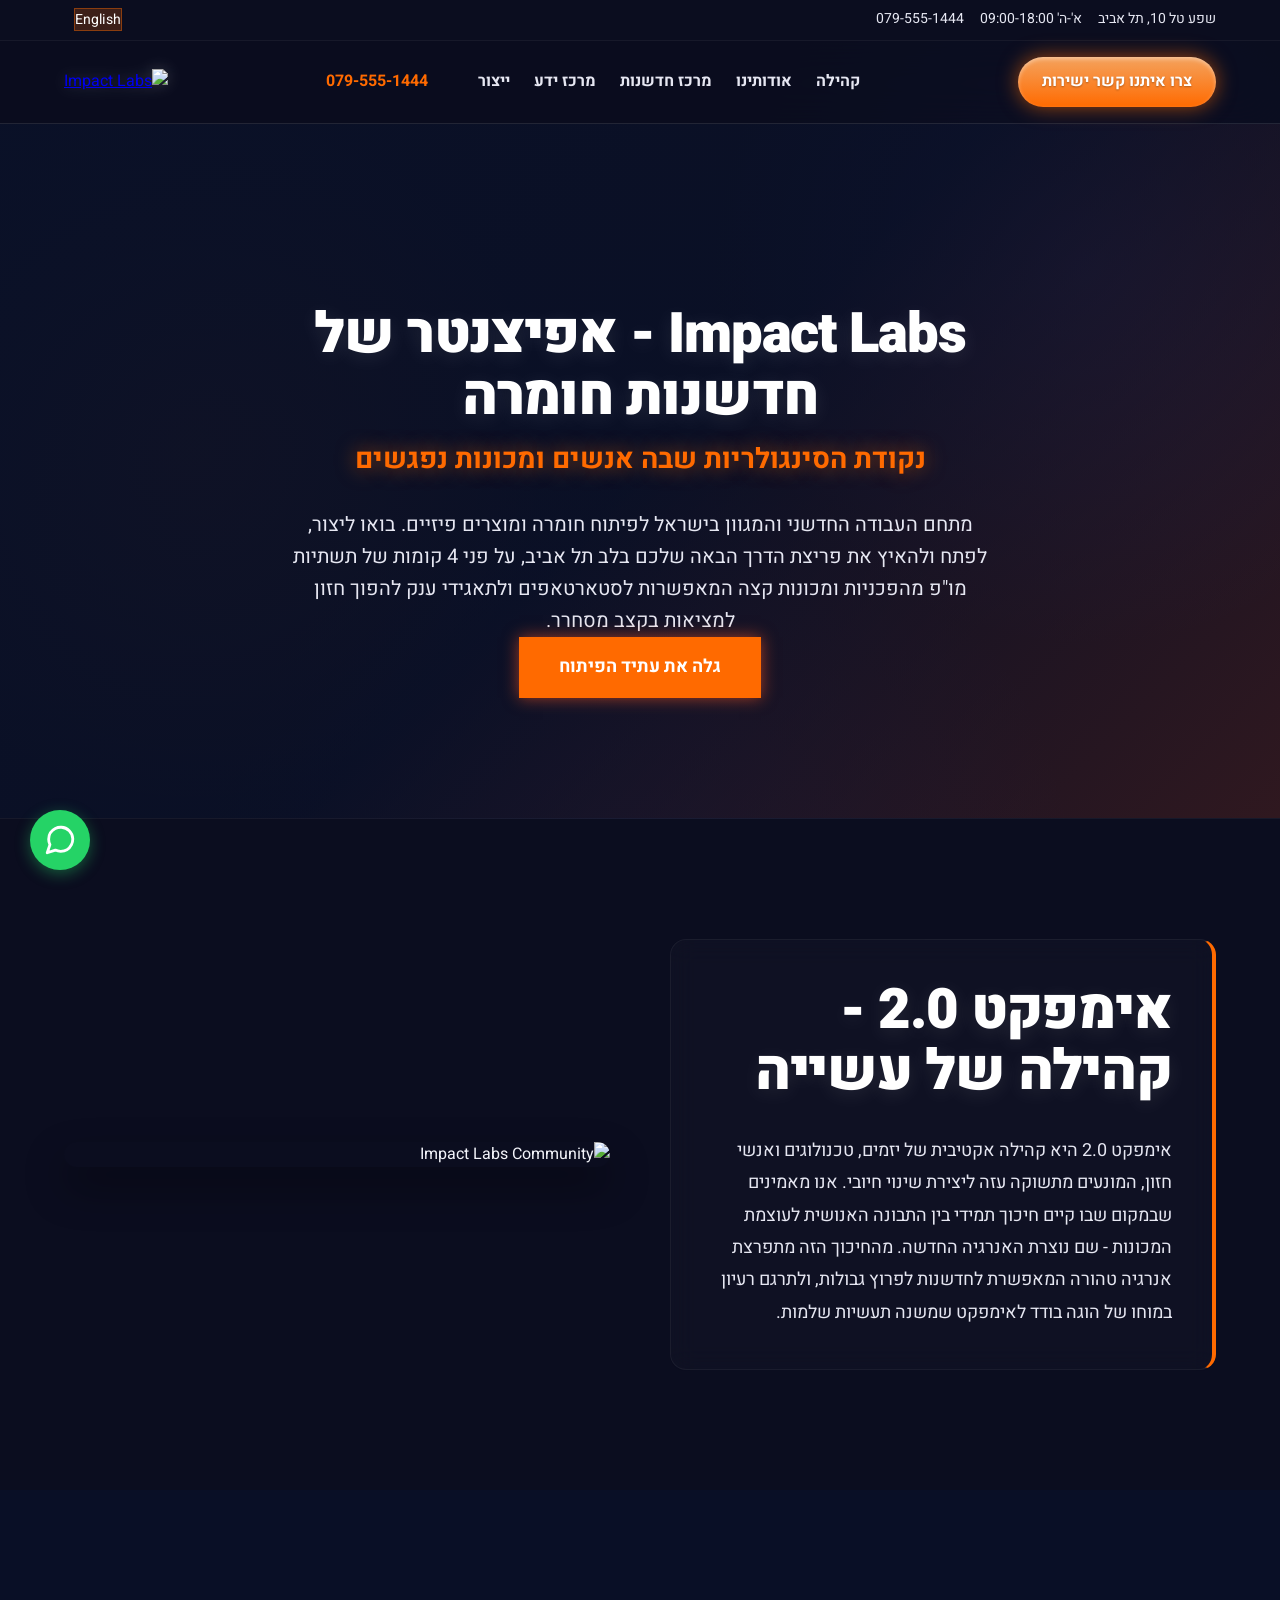
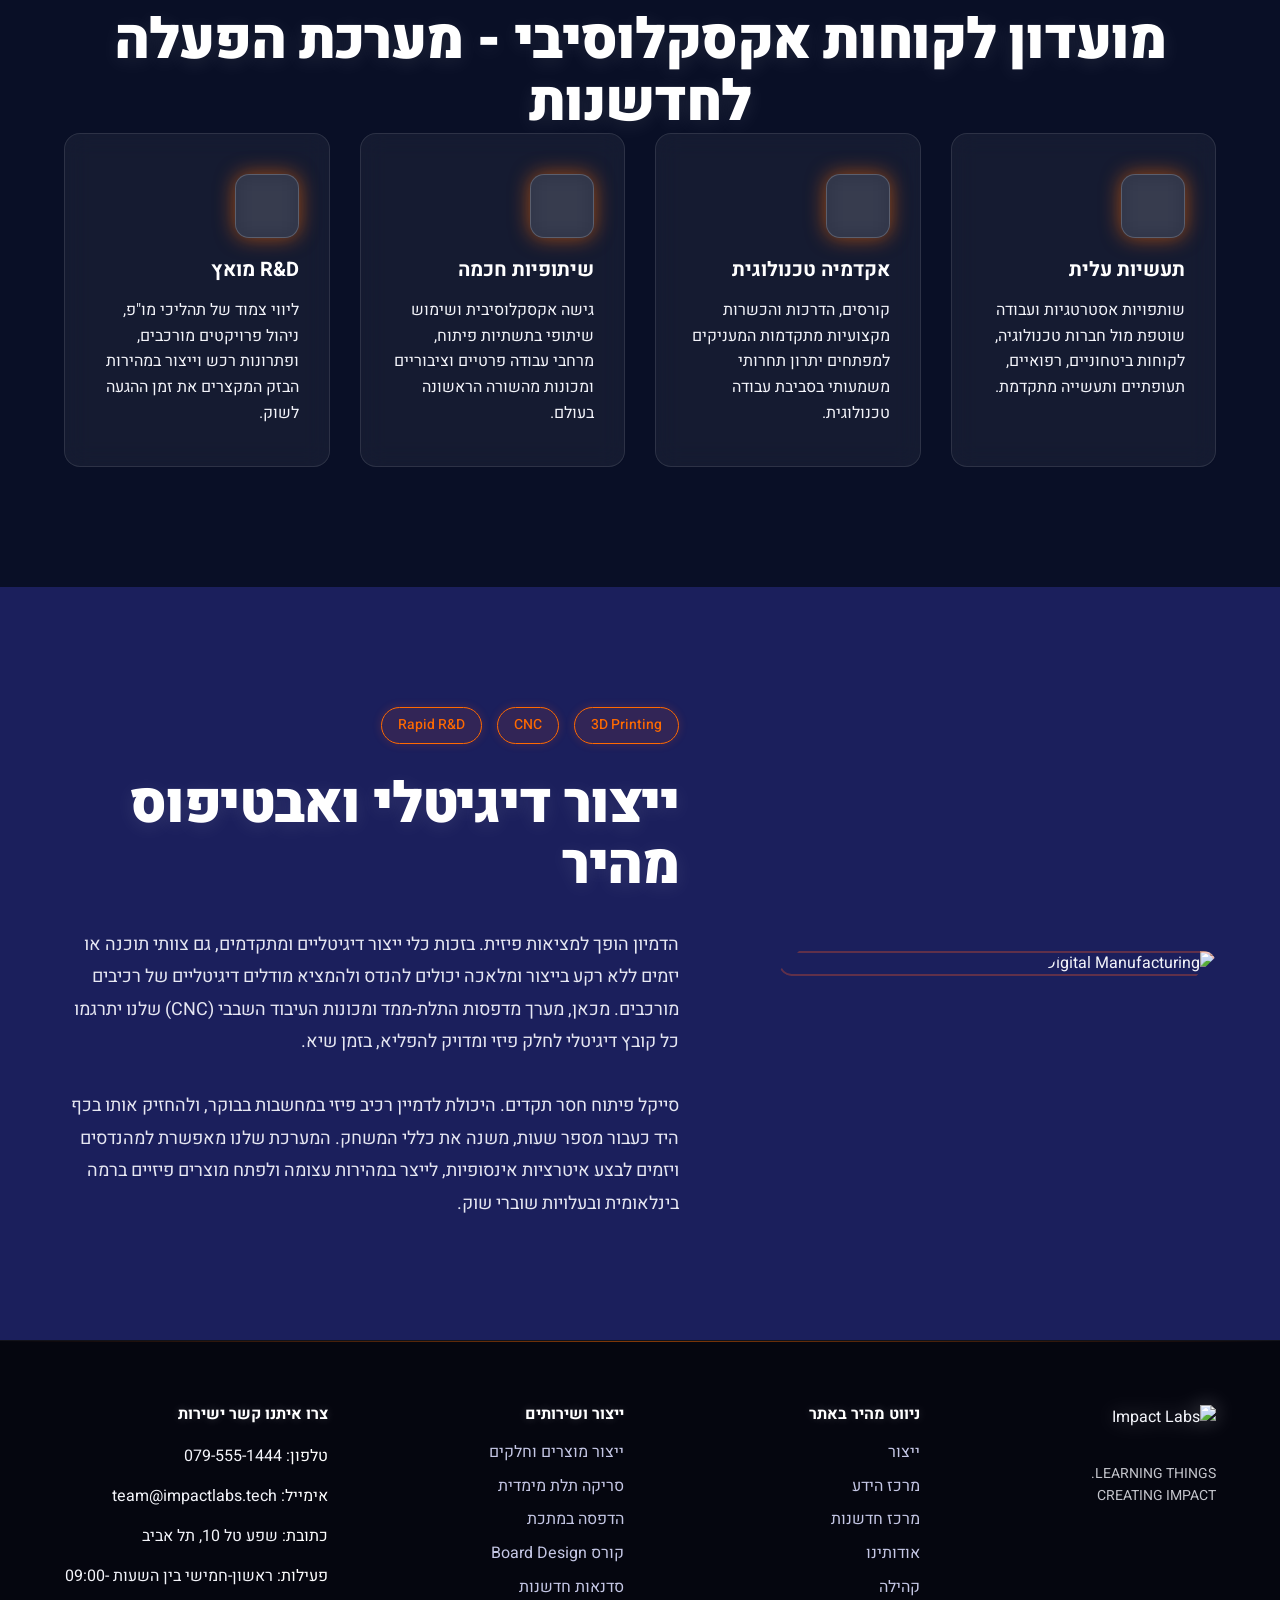
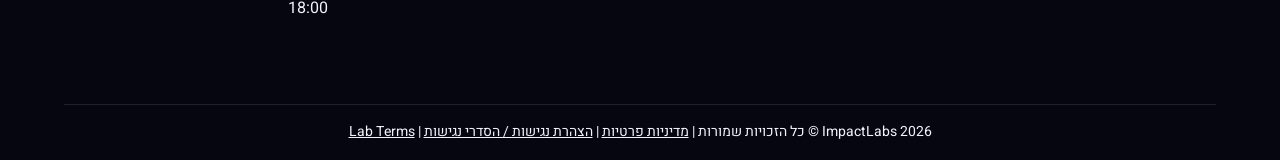
==== about.html @ 3da605a2 "Create about.html page and link from index.html" ====
<!DOCTYPE html>
<html dir="rtl" lang="he-IL">
  <head>
    <meta charset="UTF-8" />
    <meta name="viewport" content="width=device-width, initial-scale=1.0" />
    <title>Impact Labs - אודותינו</title>
    <meta name="description" content="ImpactLabs מעבדה לחדשנות בתל אביב. מקום מפגש וסביבה עסקית עבור יזמים, חברות ועמותות." />
    
    <link rel="preconnect" href="https://fonts.googleapis.com">
    <link rel="preconnect" href="https://fonts.gstatic.com" crossorigin>
    <link href="https://fonts.googleapis.com/css2?family=Heebo:wght@300;400;500;700;800;900&display=swap" rel="stylesheet">
    
    <link rel="stylesheet" href="./style.css?v=3">
    <script src="https://unpkg.com/lucide@latest"></script>
    <style>
      /* Page Specific Styles based on UI/UX Spec */
      
      /* Hero Section */
      .about-hero {
        position: relative;
        padding: 180px 0 120px 0;
        background: url('https://www.impactlabs.tech/wp-content/uploads/2022/10/section1-impact-hp-top1.webp') center/cover no-repeat;
        border-bottom: 1px solid rgba(255,255,255,0.05);
      }
      .about-hero::before {
        content: '';
        position: absolute;
        inset: 0;
        background: linear-gradient(135deg, rgba(10, 17, 40, 0.95) 0%, rgba(10, 17, 40, 0.7) 50%, rgba(255, 87, 34, 0.15) 100%);
      }
      .about-hero .container {
        position: relative;
        z-index: 2;
        max-width: 800px;
        margin: 0 auto;
        text-align: center;
      }
      .btn-neon-orange {
        background: var(--orange-500);
        color: #fff;
        box-shadow: 0 0 15px rgba(255, 87, 34, 0.6);
        border: none;
      }
      .btn-neon-orange:hover {
        background: #ff6e40;
        box-shadow: 0 0 25px rgba(255, 87, 34, 0.8);
        transform: translateY(-2px);
      }
      .scroll-indicator {
        position: absolute;
        bottom: 30px;
        left: 50%;
        transform: translateX(-50%);
        animation: pulse 2s infinite;
        color: var(--orange-500);
      }
      @keyframes pulse {
        0% { opacity: 0.5; transform: translate(-50%, 0); }
        50% { opacity: 1; transform: translate(-50%, 10px); }
        100% { opacity: 0.5; transform: translate(-50%, 0); }
      }

      /* Vision & Mission */
      .vision-section {
        padding: 120px 0;
        background: var(--navy-1000);
      }
      .vision-grid {
        display: grid;
        grid-template-columns: 1fr 1fr;
        gap: 60px;
        align-items: center;
      }
      @media (max-width: 992px) {
        .vision-grid {
          grid-template-columns: 1fr;
        }
      }
      .vision-content {
        background: rgba(255,255,255,0.02);
        backdrop-filter: blur(12px);
        -webkit-backdrop-filter: blur(12px);
        padding: 40px;
        border-radius: 16px;
        border: 1px solid rgba(255,255,255,0.05);
        border-right: 4px solid var(--orange-500);
      }
      .vision-image-card {
        border-radius: 16px;
        overflow: hidden;
        box-shadow: 0 20px 40px rgba(0,0,0,0.4);
        animation: float 6s ease-in-out infinite;
      }
      @keyframes float {
        0% { transform: translateY(0px); }
        50% { transform: translateY(-15px); }
        100% { transform: translateY(0px); }
      }

      /* The Exclusive Club */
      .club-section {
        padding: 120px 0;
        background: url('https://www.impactlabs.tech/wp-content/uploads/2022/10/worshop-image-withorangeoverlay.webp') center/cover fixed;
        position: relative;
      }
      .club-section::before {
        content: '';
        position: absolute;
        inset: 0;
        background: rgba(10, 17, 40, 0.85);
        backdrop-filter: blur(5px);
      }
      .club-grid {
        display: grid;
        grid-template-columns: repeat(auto-fit, minmax(250px, 1fr));
        gap: 30px;
        position: relative;
        z-index: 2;
      }
      .club-card {
        background: rgba(255,255,255,0.05);
        backdrop-filter: blur(12px);
        border: 1px solid rgba(255,255,255,0.1);
        padding: 40px 30px;
        border-radius: 16px;
        transition: all 0.3s ease;
      }
      .club-card:hover {
        border-color: var(--orange-500);
        transform: translateY(-10px);
        box-shadow: 0 10px 30px rgba(255, 87, 34, 0.2);
      }

      /* Digital Manufacturing */
      .manufacturing-section {
        padding: 120px 0;
        background: var(--navy-900);
      }
      .manufacturing-grid {
        display: grid;
        grid-template-columns: 4fr 6fr;
        gap: 60px;
        align-items: center;
      }
      @media (max-width: 992px) {
        .manufacturing-grid {
          grid-template-columns: 1fr;
        }
      }
      .tech-image-container {
        position: relative;
        border-radius: 16px;
        overflow: hidden;
      }
      .tech-image-container::after {
        content: '';
        position: absolute;
        inset: 0;
        border: 2px solid rgba(255, 87, 34, 0.3);
        border-radius: 16px;
        clip-path: polygon(0 20px, 20px 0, 100% 0, 100% calc(100% - 20px), calc(100% - 20px) 100%, 0 100%);
        pointer-events: none;
      }
      .tech-image-container img {
        width: 100%;
        height: auto;
        clip-path: polygon(0 20px, 20px 0, 100% 0, 100% calc(100% - 20px), calc(100% - 20px) 100%, 0 100%);
      }
      .tags-container {
        display: flex;
        gap: 15px;
        margin-bottom: 30px;
        flex-wrap: wrap;
      }
      .tech-tag {
        background: rgba(255, 87, 34, 0.1);
        border: 1px solid var(--orange-500);
        color: var(--orange-500);
        padding: 6px 16px;
        border-radius: 20px;
        font-size: 14px;
        font-weight: 500;
        box-shadow: 0 0 10px rgba(255, 87, 34, 0.2);
      }
    </style>
  </head>
  <body>

    <!-- Topbar -->
    <div class="topbar">
      <div class="container topbar-inner">
        <div class="topbar-info reveal">
          <span><i data-lucide="map-pin" style="width:14px;height:14px;display:inline;vertical-align:-2px"></i> שפע טל 10, תל אביב</span>
          <span><i data-lucide="clock" style="width:14px;height:14px;display:inline;vertical-align:-2px"></i> א'-ה' 09:00-18:00</span>
          <span><i data-lucide="phone" style="width:14px;height:14px;display:inline;vertical-align:-2px"></i> 079-555-1444</span>
        </div>
        <div class="topbar-actions reveal">
          <span class="badge badge-orange" style="margin-left: 10px; background: rgba(255,106,0,0.2); border: 1px solid rgba(255,106,0,0.4); color: #fff;">English</span>
        </div>
      </div>
    </div>

    <!-- Navbar -->
    <header class="navbar" id="navbar">
      <div class="container nav-inner">
        <a href="index.html#contact" class="btn btn-primary btn-md reveal">צרו איתנו קשר ישירות</a>
        
        <button class="mobile-menu-btn reveal" id="mobile-menu-btn" aria-label="Toggle menu">
          <i data-lucide="menu"></i>
        </button>

        <nav class="nav-links reveal" id="nav-links">
          <a href="index.html#community">קהילה</a>
          <a href="about.html" class="active">אודותינו</a>
          <a href="index.html#innovation">מרכז חדשנות</a>
          <a href="index.html#knowledge">מרכז ידע</a>
          <a href="index.html#services">ייצור</a>
          <a href="tel:0795551444" class="nav-phone" style="display: flex; align-items: center; gap: 8px; color: var(--orange-500);"><i data-lucide="phone" style="width:18px;height:18px;"></i> 079-555-1444</a>
        </nav>

        <a href="index.html" class="logo reveal">
          <img src="https://www.impactlabs.tech/wp-content/uploads/2022/10/ImpactLabs-logo-1.webp" alt="Impact Labs" class="logo-img">
        </a>
      </div>
    </header>

    <!-- 1. Hero Section -->
    <section class="about-hero">
      <div class="container">
        <h1 class="display text-white mb-4 reveal">Impact Labs - אפיצנטר של חדשנות חומרה</h1>
        <h2 class="h3 text-orange mb-6 reveal" style="color: var(--orange-500);">נקודת הסינגולריות שבה אנשים ומכונות נפגשים</h2>
        <p class="body-text text-neutral-400 mb-8 reveal" style="font-size: 20px; max-width: 700px; margin-left: auto; margin-right: auto;">
          מתחם העבודה החדשני והמגוון בישראל לפיתוח חומרה ומוצרים פיזיים. בואו ליצור, לפתח ולהאיץ את פריצת הדרך הבאה שלכם בלב תל אביב, על פני 4 קומות של תשתיות מו"פ מהפכניות ומכונות קצה המאפשרות לסטארטאפים ולתאגידי ענק להפוך חזון למציאות בקצב מסחרר.
        </p>
        <div class="reveal">
          <a href="#vision" class="btn btn-lg btn-neon-orange" style="padding: 16px 40px; font-size: 18px;">גלה את עתיד הפיתוח</a>
        </div>
      </div>
      <div class="scroll-indicator">
        <i data-lucide="chevron-down" style="width: 32px; height: 32px;"></i>
      </div>
    </section>

    <!-- 2. Vision & Mission -->
    <section id="vision" class="vision-section">
      <div class="container vision-grid">
        <div class="vision-content reveal-right">
          <h2 class="display text-white mb-6">אימפקט 2.0 - קהילה של עשייה</h2>
          <p class="body-text text-neutral-400" style="font-size: 18px; line-height: 1.8;">
            אימפקט 2.0 היא קהילה אקטיבית של יזמים, טכנולוגים ואנשי חזון, המונעים מתשוקה עזה ליצירת שינוי חיובי. אנו מאמינים שבמקום שבו קיים חיכוך תמידי בין התבונה האנושית לעוצמת המכונות - שם נוצרת האנרגיה החדשה. מהחיכוך הזה מתפרצת אנרגיה טהורה המאפשרת לחדשנות לפרוץ גבולות, ולתרגם רעיון במוחו של הוגה בודד לאימפקט שמשנה תעשיות שלמות.
          </p>
        </div>
        <div class="vision-image-card reveal-left">
          <img src="https://www.impactlabs.tech/wp-content/uploads/2022/10/ImpactLabs-Hakathon-image.webp" alt="Impact Labs Community" style="width: 100%; display: block;">
        </div>
      </div>
    </section>

    <!-- 3. The Exclusive Club -->
    <section class="club-section">
      <div class="container">
        <h2 class="display text-white mb-8 reveal" style="text-align: center; position: relative; z-index: 2;">מועדון לקוחות אקסקלוסיבי - מערכת הפעלה לחדשנות</h2>
        <div class="club-grid">
          
          <div class="club-card reveal" style="transition-delay: 0ms;">
            <div class="card-icon" style="color: var(--orange-500); margin-bottom: 20px;"><i data-lucide="shield"></i></div>
            <h3 class="text-white mb-4">תעשיות עלית</h3>
            <p class="text-neutral-400">שותפויות אסטרטגיות ועבודה שוטפת מול חברות טכנולוגיה, לקוחות ביטחוניים, רפואיים, תעופתיים ותעשייה מתקדמת.</p>
          </div>

          <div class="club-card reveal" style="transition-delay: 150ms;">
            <div class="card-icon" style="color: var(--orange-500); margin-bottom: 20px;"><i data-lucide="book-open"></i></div>
            <h3 class="text-white mb-4">אקדמיה טכנולוגית</h3>
            <p class="text-neutral-400">קורסים, הדרכות והכשרות מקצועיות מתקדמות המעניקים למפתחים יתרון תחרותי משמעותי בסביבת עבודה טכנולוגית.</p>
          </div>

          <div class="club-card reveal" style="transition-delay: 300ms;">
            <div class="card-icon" style="color: var(--orange-500); margin-bottom: 20px;"><i data-lucide="network"></i></div>
            <h3 class="text-white mb-4">שיתופיות חכמה</h3>
            <p class="text-neutral-400">גישה אקסקלוסיבית ושימוש שיתופי בתשתיות פיתוח, מרחבי עבודה פרטיים וציבוריים ומכונות מהשורה הראשונה בעולם.</p>
          </div>

          <div class="club-card reveal" style="transition-delay: 450ms;">
            <div class="card-icon" style="color: var(--orange-500); margin-bottom: 20px;"><i data-lucide="zap"></i></div>
            <h3 class="text-white mb-4">R&D מואץ</h3>
            <p class="text-neutral-400">ליווי צמוד של תהליכי מו"פ, ניהול פרויקטים מורכבים, ופתרונות רכש וייצור במהירות הבזק המקצרים את זמן ההגעה לשוק.</p>
          </div>

        </div>
      </div>
    </section>

    <!-- 4. Digital Manufacturing & Rapid Prototyping -->
    <section class="manufacturing-section">
      <div class="container manufacturing-grid">
        <div class="tech-image-container reveal-right">
          <img src="https://www.impactlabs.tech/wp-content/uploads/2022/10/ImpactLabs-production-section2.webp" alt="Digital Manufacturing">
        </div>
        <div class="reveal-left" style="padding-right: 40px;">
          <div class="tags-container">
            <span class="tech-tag">3D Printing</span>
            <span class="tech-tag">CNC</span>
            <span class="tech-tag">Rapid R&D</span>
          </div>
          <h2 class="display text-white mb-6">ייצור דיגיטלי ואבטיפוס מהיר</h2>
          <p class="body-text text-neutral-400 mb-6" style="font-size: 18px; line-height: 1.8;">
            הדמיון הופך למציאות פיזית. בזכות כלי ייצור דיגיטליים ומתקדמים, גם צוותי תוכנה או יזמים ללא רקע בייצור ומלאכה יכולים להנדס ולהמציא מודלים דיגיטליים של רכיבים מורכבים. מכאן, מערך מדפסות התלת-ממד ומכונות העיבוד השבבי (CNC) שלנו יתרגמו כל קובץ דיגיטלי לחלק פיזי ומדויק להפליא, בזמן שיא.
          </p>
          <p class="body-text text-neutral-400" style="font-size: 18px; line-height: 1.8;">
            סייקל פיתוח חסר תקדים. היכולת לדמיין רכיב פיזי במחשבות בבוקר, ולהחזיק אותו בכף היד כעבור מספר שעות, משנה את כללי המשחק. המערכת שלנו מאפשרת למהנדסים ויזמים לבצע איטרציות אינסופיות, לייצר במהירות עצומה ולפתח מוצרים פיזיים ברמה בינלאומית ובעלויות שוברי שוק.
          </p>
        </div>
      </div>
    </section>

    <!-- Footer -->
    <footer id="contact" class="footer reveal">
      <div class="container">
        <div class="footer-grid">
          <div>
            <img src="https://www.impactlabs.tech/wp-content/uploads/2022/10/ImpactLabs-logo-white.png" alt="Impact Labs" style="height: 40px; margin-bottom: 16px; filter: drop-shadow(0 0 10px rgba(255,255,255,0.3));">
            <p class="text-neutral-400 mt-4" style="font-size: 14px; opacity: 0.8;">LEARNING THINGS.<br>CREATING IMPACT</p>
          </div>
          <div>
            <h4 class="footer-title">ניווט מהיר באתר</h4>
            <ul class="footer-links">
              <li><a href="index.html#services">ייצור</a></li>
              <li><a href="index.html#knowledge">מרכז הידע</a></li>
              <li><a href="index.html#innovation">מרכז חדשנות</a></li>
              <li><a href="about.html">אודותינו</a></li>
              <li><a href="index.html#community">קהילה</a></li>
            </ul>
          </div>
          <div>
            <h4 class="footer-title">ייצור ושירותים</h4>
            <ul class="footer-links">
              <li><a href="#">ייצור מוצרים וחלקים</a></li>
              <li><a href="#">סריקה תלת מימדית</a></li>
              <li><a href="#">הדפסה במתכת</a></li>
              <li><a href="#">קורס Board Design</a></li>
              <li><a href="#">סדנאות חדשנות</a></li>
            </ul>
          </div>
          <div>
            <h4 class="footer-title">צרו איתנו קשר ישירות</h4>
            <ul class="footer-links" style="line-height: 2;">
              <li><span style="color: #fff">טלפון:</span> 079-555-1444</li>
              <li><span style="color: #fff">אימייל:</span> team@impactlabs.tech</li>
              <li><span style="color: #fff">כתובת:</span> שפע טל 10, תל אביב</li>
              <li><span style="color: #fff">פעילות:</span> ראשון-חמישי בין השעות 09:00-18:00</li>
            </ul>
            <div class="mt-4" style="display:flex; gap: 12px; color: var(--orange-500);">
               <i data-lucide="facebook" style="cursor:pointer;"></i>
               <i data-lucide="instagram" style="cursor:pointer;"></i>
               <i data-lucide="linkedin" style="cursor:pointer;"></i>
               <i data-lucide="youtube" style="cursor:pointer;"></i>
            </div>
          </div>
        </div>
        <div class="footer-bottom">
          <p>ImpactLabs 2026 &copy; כל הזכויות שמורות | <a href="#" style="color: inherit;">מדיניות פרטיות</a> | <a href="#" style="color: inherit;">הצהרת נגישות / הסדרי נגישות</a> | <a href="#" style="color: inherit;">Lab Terms</a></p>
        </div>
      </div>
    </footer>

    <!-- Sticky WhatsApp -->
    <style>
      .sticky-whatsapp:hover {
        transform: scale(1.1) translateY(-5px);
        box-shadow: 0 8px 25px rgba(37,211,102,0.6) !important;
      }
    </style>
    <a href="https://wa.me/972795551444" target="_blank" class="sticky-whatsapp" style="position: fixed; bottom: 30px; left: 30px; background: #25D366; color: white; width: 60px; height: 60px; border-radius: 50%; display: flex; align-items: center; justify-content: center; box-shadow: 0 4px 15px rgba(37,211,102,0.4); z-index: 1000; transition: all 0.3s ease;">
      <svg width="34" height="34" viewBox="0 0 24 24" fill="none" stroke="currentColor" stroke-width="2" stroke-linecap="round" stroke-linejoin="round"><path d="M21 11.5a8.38 8.38 0 0 1-.9 3.8 8.5 8.5 0 0 1-7.6 4.7 8.38 8.38 0 0 1-3.8-.9L3 21l1.9-5.7a8.38 8.38 0 0 1-.9-3.8 8.5 8.5 0 0 1 4.7-7.6 8.38 8.38 0 0 1 3.8-.9h.5a8.48 8.48 0 0 1 8 8v.5z"></path></svg>
    </a>

    <script src="./main.js"></script>
    <script>
      lucide.createIcons();
      const menuBtn = document.getElementById('mobile-menu-btn');
      const navLinks = document.getElementById('nav-links');
      if(menuBtn && navLinks) {
        menuBtn.addEventListener('click', () => {
          navLinks.classList.toggle('active');
        });
      }
    </script>
  </body>
</html>
---- style.css ----
/* ==========================================================================
   Impact Labs Design System - Futuristic Deep Tech Edition
   ========================================================================== */

:root {
  /* Colors - Navy Scale */
  --navy-50: #F3F4FA;
  --navy-100: #E6E7F2;
  --navy-200: #C5C7E5;
  --navy-500: #5B62C2;
  --navy-600: #3A41A6;
  --navy-700: #2B308E; 
  --navy-800: #232876;
  --navy-900: #1B1F5C; 
  --navy-1000: #0B0D1F; /* Deep Space Ink */

  /* Colors - Orange Scale (Neon) */
  --orange-100: #FDEEDE;
  --orange-200: #FBD9BB;
  --orange-400: #F4A35E;
  --orange-500: #FF6A00; /* Pure Neon Orange */
  --orange-600: #E0701F;
  --orange-700: #C25B16; 
  --orange-800: #9B4612;
  --orange-900: #6E380C;

  /* Gradients & Glows */
  --gradient-metal: linear-gradient(135deg, #F2F4F8 0%, #9AA1B5 100%);
  --gradient-metal-dark: linear-gradient(135deg, rgba(42, 47, 85, 0.8) 0%, rgba(17, 20, 46, 0.8) 100%);
  --gradient-brand: linear-gradient(135deg, #3A41A6 0%, #1B1F5C 100%);
  
  --neon-glow-orange: 0 0 20px rgba(255, 106, 0, 0.6);
  --neon-glow-blue: 0 0 20px rgba(58, 65, 166, 0.6);
  
  /* Radii */
  --radius-xs: 2px;
  --radius-sm: 4px;
  --radius-md: 8px;
  --radius-lg: 14px;
  --radius-xl: 22px;
  --radius-pill: 999px;

  /* Shadows (Elevations) */
  --shadow-1: 0 8px 32px rgba(0, 0, 0, 0.3);
  --shadow-2: 0 16px 48px rgba(0, 0, 0, 0.5);
  --shadow-inset: inset 0 2px 4px rgba(255, 255, 255, 0.1), inset 0 -2px 8px rgba(0, 0, 0, 0.5);

  /* Spacing */
  --space-1: 4px;
  --space-2: 8px;
  --space-3: 12px;
  --space-4: 16px;
  --space-5: 24px;
  --space-6: 32px;
  --space-7: 48px;
  --space-8: 64px;
  --space-9: 96px;
  --space-10: 128px;

  --font-family: 'Heebo', sans-serif;
}

/* ==========================================================================
   Reset & Base Styles
   ========================================================================== */
* {
  box-sizing: border-box;
  margin: 0;
  padding: 0;
}

body {
  font-family: var(--font-family);
  background-color: var(--navy-1000);
  background-image: 
    radial-gradient(circle at 15% 50%, rgba(255, 106, 0, 0.1), transparent 30%),
    radial-gradient(circle at 85% 30%, rgba(58, 65, 166, 0.15), transparent 30%),
    radial-gradient(circle at 50% 100%, rgba(43, 48, 142, 0.1), transparent 40%);
  background-attachment: fixed;
  color: var(--navy-50);
  line-height: 1.6;
  font-size: 16px;
  -webkit-font-smoothing: antialiased;
  -moz-osx-font-smoothing: grayscale;
  overflow-x: hidden;
}

/* Scroll Animations */
.reveal {
  opacity: 0;
  transform: translateY(50px);
  transition: all 0.9s cubic-bezier(0.25, 0.8, 0.25, 1);
}
.reveal.active {
  opacity: 1;
  transform: translateY(0);
}

.reveal-left {
  opacity: 0;
  transform: translateX(-50px);
  transition: all 0.9s cubic-bezier(0.25, 0.8, 0.25, 1);
}
.reveal-left.active {
  opacity: 1;
  transform: translateX(0);
}

/* ==========================================================================
   Typography
   ========================================================================== */
h1, h2, h3, h4, h5, h6 {
  color: #fff;
  line-height: 1.2;
}

.display {
  font-size: 56px;
  font-weight: 900;
  line-height: 1.1;
  letter-spacing: -0.02em;
  text-shadow: 0 4px 20px rgba(255,255,255,0.1);
}

h1 { font-size: 38px; font-weight: 800; }
h2 { font-size: 28px; font-weight: 700; }
h3 { font-size: 20px; font-weight: 700; }
.body-text { font-size: 16px; font-weight: 400; color: var(--navy-100); }

.text-navy { color: #fff; } /* Override for dark theme */
.text-orange { color: var(--orange-500); text-shadow: var(--neon-glow-orange); }
.text-white { color: #ffffff; }
.text-neutral-500 { color: var(--navy-200) !important; }
.text-neutral-700 { color: var(--navy-100) !important; }

/* Tagline Lockup */
.tagline {
  font-weight: 900;
  text-transform: uppercase;
  letter-spacing: 0.14em;
  color: var(--orange-500);
  font-size: 14px;
  margin-bottom: var(--space-4);
  text-shadow: 0 0 10px rgba(255,106,0,0.4);
}

/* ==========================================================================
   Layout & Container
   ========================================================================== */
.container {
  max-width: 1200px;
  margin: 0 auto;
  padding: 0 var(--space-5);
}

/* ==========================================================================
   Components: Buttons
   ========================================================================== */
.btn {
  display: inline-flex;
  align-items: center;
  justify-content: center;
  gap: var(--space-2);
  font-family: var(--font-family);
  font-weight: 700;
  text-decoration: none;
  cursor: pointer;
  transition: all 0.3s cubic-bezier(0.25, 0.8, 0.25, 1);
  border: none;
  position: relative;
  overflow: hidden;
}

.btn-primary {
  background: linear-gradient(180deg, #F4A35E 0%, var(--orange-500) 100%);
  color: #fff;
  border-radius: var(--radius-pill);
  box-shadow: var(--neon-glow-orange), inset 0 2px 4px rgba(255, 255, 255, 0.4);
  text-shadow: 0 1px 2px rgba(0,0,0,0.3);
}

.btn-primary:hover {
  background: linear-gradient(180deg, var(--orange-500) 0%, #C25B16 100%);
  box-shadow: 0 0 30px rgba(255, 106, 0, 0.8), inset 0 2px 4px rgba(255, 255, 255, 0.3);
  transform: translateY(-3px) scale(1.02);
}

.btn-secondary {
  background: linear-gradient(180deg, #5B62C2 0%, var(--navy-700) 100%);
  color: #fff;
  border-radius: var(--radius-pill);
  box-shadow: var(--neon-glow-blue), inset 0 2px 4px rgba(255, 255, 255, 0.3);
}

.btn-secondary:hover {
  background: linear-gradient(180deg, #3A41A6 0%, #1B1F5C 100%);
  transform: translateY(-3px) scale(1.02);
  box-shadow: 0 0 30px rgba(58, 65, 166, 0.8), inset 0 2px 4px rgba(255, 255, 255, 0.2);
}

.btn-ghost {
  background: rgba(255, 255, 255, 0.05);
  backdrop-filter: blur(8px);
  color: #fff;
  border-radius: var(--radius-pill);
  border: 1px solid rgba(255,255,255,0.2);
  box-shadow: 0 4px 15px rgba(0,0,0,0.2);
}

.btn-ghost:hover {
  background: rgba(255, 255, 255, 0.15);
  border-color: rgba(255,255,255,0.4);
  transform: translateY(-3px);
  box-shadow: 0 8px 25px rgba(0,0,0,0.3);
}

.btn-inline {
  background: none;
  color: var(--orange-500);
  border-radius: 0;
  box-shadow: none;
  border-bottom: 2px solid rgba(255, 106, 0, 0.4);
  padding: 0 0 2px 0;
  font-weight: 700;
  text-shadow: 0 0 8px rgba(255, 106, 0, 0.3);
}

.btn-inline:hover {
  color: #fff;
  border-color: #fff;
  text-shadow: 0 0 12px rgba(255,255,255,0.6);
}

/* Sizes */
.btn-sm { padding: 8px 16px; font-size: 14px; }
.btn-md { padding: 12px 24px; font-size: 16px; }
.btn-lg { padding: 16px 32px; font-size: 18px; }

/* ==========================================================================
   Components: Cards (Glassmorphism)
   ========================================================================== */
.card {
  border-radius: var(--radius-xl);
  padding: var(--space-6);
  background: rgba(11, 13, 31, 0.6);
  backdrop-filter: blur(20px);
  -webkit-backdrop-filter: blur(20px);
  border: 1px solid rgba(255, 255, 255, 0.08);
  box-shadow: var(--shadow-1);
  transition: all 0.4s cubic-bezier(0.25, 0.8, 0.25, 1);
  position: relative;
  overflow: hidden;
  color: #fff;
}

.card::before {
  content: '';
  position: absolute;
  top: 0; left: -100%; width: 50%; height: 100%;
  background: linear-gradient(to right, transparent, rgba(255,255,255,0.05), transparent);
  transform: skewX(-20deg);
  transition: all 0.6s ease;
}

.card:hover::before {
  left: 200%;
}

.card:hover {
  transform: translateY(-10px) rotateX(2deg) rotateY(2deg);
  box-shadow: var(--shadow-2), 0 0 20px rgba(58, 65, 166, 0.4);
  border-color: rgba(255, 255, 255, 0.2);
  z-index: 10;
}

.card-navy {
  background: rgba(27, 31, 92, 0.7);
  border-color: rgba(91, 98, 194, 0.3);
}

.card-brand {
  background: linear-gradient(135deg, rgba(58, 65, 166, 0.8) 0%, rgba(27, 31, 92, 0.8) 100%);
}

.card-orange {
  background: linear-gradient(135deg, rgba(255, 106, 0, 0.8) 0%, rgba(194, 91, 22, 0.8) 100%);
  border-color: rgba(255, 255, 255, 0.2);
}

.card-icon {
  width: 64px;
  height: 64px;
  border-radius: var(--radius-lg);
  background: rgba(255, 255, 255, 0.1);
  border: 1px solid rgba(255,255,255,0.2);
  backdrop-filter: blur(10px);
  color: var(--orange-500);
  display: flex;
  align-items: center;
  justify-content: center;
  margin-bottom: var(--space-4);
  position: relative;
  box-shadow: var(--neon-glow-orange);
  transition: all 0.4s ease;
}

.card:hover .card-icon {
  transform: translateY(-5px) scale(1.1) rotate(5deg);
  background: var(--orange-500);
  color: #fff;
  box-shadow: 0 0 30px rgba(255, 106, 0, 0.8);
}

/* ==========================================================================
   Sections & Layout
   ========================================================================== */
/* Topbar */
.topbar {
  background: rgba(11, 13, 31, 0.95);
  color: var(--navy-100);
  padding: var(--space-2) 0;
  font-size: 14px;
  border-bottom: 1px solid rgba(255,255,255,0.05);
}
.topbar-inner {
  display: flex;
  justify-content: space-between;
  align-items: center;
}
.topbar-info {
  display: flex;
  gap: var(--space-4);
  align-items: center;
}

/* Navbar */
.navbar {
  background: rgba(11, 13, 31, 0.7);
  backdrop-filter: blur(20px);
  -webkit-backdrop-filter: blur(20px);
  padding: var(--space-4) 0;
  border-bottom: 1px solid rgba(255,255,255,0.1);
  position: sticky;
  top: 0;
  z-index: 100;
  transition: all 0.3s ease;
}
.navbar.scrolled {
  padding: var(--space-3) 0;
  background: rgba(11, 13, 31, 0.9);
  box-shadow: 0 10px 30px rgba(0,0,0,0.5);
}
.nav-inner {
  display: flex;
  justify-content: space-between;
  align-items: center;
}
.logo-img {
  height: 40px;
  filter: drop-shadow(0 0 8px rgba(255,255,255,0.2));
}
.nav-links {
  display: flex;
  gap: var(--space-5);
}
.nav-links a {
  text-decoration: none;
  color: var(--navy-100);
  font-weight: 700;
  transition: all 0.2s;
  position: relative;
}
.nav-links a::after {
  content: '';
  position: absolute;
  bottom: -4px;
  left: 0;
  width: 0%;
  height: 2px;
  background: var(--orange-500);
  transition: width 0.3s ease;
  box-shadow: var(--neon-glow-orange);
}
.nav-links a:hover {
  color: #fff;
  text-shadow: 0 0 10px rgba(255,255,255,0.5);
}
.nav-links a:hover::after {
  width: 100%;
}

.mobile-menu-btn {
  display: none;
  background: none;
  border: none;
  color: #fff;
  cursor: pointer;
  padding: var(--space-2);
}

/* Hero Section */
.hero {
  padding: var(--space-10) 0;
  position: relative;
  overflow: hidden;
  background: transparent;
}
.hero-content {
  display: grid;
  grid-template-columns: 1fr 1fr;
  gap: var(--space-8);
  align-items: center;
  position: relative;
  z-index: 2;
}
.hero-text {
  color: #fff;
}
.hero-text .display {
  margin-bottom: var(--space-4);
}
.hero-text p {
  font-size: 18px;
  color: var(--navy-100);
  margin-bottom: var(--space-6);
  max-width: 500px;
}
.hero-actions {
  display: flex;
  gap: var(--space-4);
}
.hero-image {
  border-radius: var(--radius-xl);
  overflow: hidden;
  box-shadow: 0 20px 50px rgba(0,0,0,0.5), 0 0 40px rgba(58, 65, 166, 0.4);
  position: relative;
  border: 1px solid rgba(255,255,255,0.1);
  transform: perspective(1000px) rotateY(-5deg);
  transition: transform 0.5s ease;
}
.hero-image:hover {
  transform: perspective(1000px) rotateY(0deg) scale(1.02);
}
.hero-image img {
  width: 100%;
  height: auto;
  display: block;
}
.hero-image::after {
  content: '';
  position: absolute;
  top: 0; left: 0; right: 0; bottom: 0;
  background: linear-gradient(135deg, rgba(58,65,166,0.4), rgba(255,106,0,0.2));
  mix-blend-mode: overlay;
}

/* Services / Features */
.services-section {
  padding: var(--space-10) 0;
  background: transparent;
}
.services-grid {
  display: grid;
  grid-template-columns: repeat(3, 1fr);
  gap: var(--space-6);
  margin-top: var(--space-8);
}
.features-grid {
  grid-template-columns: repeat(4, 1fr);
}
.services-section .section-title {
  text-align: center;
  margin-bottom: var(--space-8);
}

/* About / Content */
.about-section {
  background: rgba(11, 13, 31, 0.4);
  padding: var(--space-10) 0;
  border-top: 1px solid rgba(255,255,255,0.05);
  border-bottom: 1px solid rgba(255,255,255,0.05);
}
.about-grid {
  display: grid;
  grid-template-columns: 1fr 1fr;
  gap: var(--space-8);
  align-items: center;
}
.about-image img {
  width: 100%;
  border-radius: var(--radius-xl);
  box-shadow: 0 15px 40px rgba(0,0,0,0.6), 0 0 30px rgba(255,106,0,0.2);
  border: 1px solid rgba(255,255,255,0.1);
}

/* Knowledge Center Cards */
.knowledge-section {
  padding: var(--space-10) 0;
  background: transparent;
}
.knowledge-grid {
  display: grid;
  grid-template-columns: repeat(2, 1fr);
  gap: var(--space-6);
}

/* Footer */
.footer {
  background: #05060F;
  color: var(--neutral-300);
  padding: var(--space-8) 0 var(--space-4);
  border-top: 1px solid rgba(255,255,255,0.05);
  position: relative;
}
.footer::before {
  content: '';
  position: absolute;
  top: 0; left: 0; right: 0; height: 1px;
  background: linear-gradient(90deg, transparent, rgba(255,106,0,0.5), transparent);
}
.footer-grid {
  display: grid;
  grid-template-columns: repeat(4, 1fr);
  gap: var(--space-6);
  margin-bottom: var(--space-8);
}
.footer-title {
  color: #fff;
  margin-bottom: var(--space-4);
  font-size: 16px;
  text-shadow: 0 0 10px rgba(255,255,255,0.2);
}
.footer-links {
  list-style: none;
}
.footer-links li {
  margin-bottom: var(--space-2);
}
.footer-links a {
  color: var(--navy-200);
  text-decoration: none;
  transition: all 0.2s;
}
.footer-links a:hover {
  color: var(--orange-500);
  text-shadow: var(--neon-glow-orange);
  padding-right: 5px; /* Slight move on hover */
}
.footer-bottom {
  border-top: 1px solid rgba(255,255,255,0.1);
  padding-top: var(--space-4);
  text-align: center;
  font-size: 14px;
}

/* Utilities */
.mb-2 { margin-bottom: var(--space-2); }
.mb-4 { margin-bottom: var(--space-4); }
.mb-6 { margin-bottom: var(--space-6); }
.mt-4 { margin-top: var(--space-4); }

/* Responsive */
@media (max-width: 768px) {
  .hero-content { grid-template-columns: 1fr; }
  .services-grid { grid-template-columns: 1fr; }
  .features-grid { grid-template-columns: 1fr; }
  .about-grid { grid-template-columns: 1fr; }
  .knowledge-grid { grid-template-columns: 1fr; }
  .footer-grid { grid-template-columns: 1fr; }
  
  .display { font-size: 42px; }
  .topbar { display: none; } 
  
  .mobile-menu-btn { display: block; }
  .nav-links { 
    display: none; 
    flex-direction: column;
    position: absolute;
    top: 100%;
    left: 0;
    right: 0;
    background: rgba(11, 13, 31, 0.95);
    backdrop-filter: blur(20px);
    padding: var(--space-4);
    box-shadow: 0 10px 30px rgba(0,0,0,0.5);
    border-bottom: 1px solid rgba(255,255,255,0.1);
  }
  .nav-links.active { display: flex; }
  
  .hero-actions { flex-direction: column; }
}

/* ==========================================================================
   Clients Section (Super Futuristic Marquee)
   ========================================================================== */
.clients-section {
  padding: var(--space-10) 0;
  position: relative;
  overflow: hidden;
  background: transparent;
  border-top: 1px solid rgba(255,255,255,0.05);
}

.clients-section::before {
  content: '';
  position: absolute;
  top: 50%;
  left: 50%;
  transform: translate(-50%, -50%);
  width: 800px;
  height: 800px;
  background: radial-gradient(circle, rgba(255, 106, 0, 0.15) 0%, transparent 60%);
  border-radius: 50%;
  z-index: 0;
  animation: pulseOrb 6s infinite alternate ease-in-out;
}

@keyframes pulseOrb {
  0% { transform: translate(-50%, -50%) scale(0.8); opacity: 0.3; }
  100% { transform: translate(-50%, -50%) scale(1.2); opacity: 0.8; }
}

.clients-marquee {
  display: flex;
  overflow: hidden;
  position: relative;
  z-index: 2;
  width: 100vw;
  margin-left: calc(-50vw + 50%);
  padding: 60px 0;
  mask-image: linear-gradient(to right, transparent, black 15%, black 85%, transparent);
  -webkit-mask-image: linear-gradient(to right, transparent, black 15%, black 85%, transparent);
}

.marquee-track {
  display: flex;
  gap: 40px;
  width: max-content;
  direction: ltr; /* Force LTR for continuous scroll translation */
  animation: marqueeScroll 30s linear infinite;
}

.marquee-track:hover {
  animation-play-state: paused;
}

@keyframes marqueeScroll {
  0% { transform: translateX(0); }
  100% { transform: translateX(-50%); }
}

.client-logo-card {
  width: 240px;
  height: 120px;
  background: rgba(11, 13, 31, 0.8);
  backdrop-filter: blur(12px);
  border: 1px solid rgba(255, 106, 0, 0.3);
  border-radius: var(--radius-lg);
  display: flex;
  align-items: center;
  justify-content: center;
  gap: 16px;
  color: var(--orange-500);
  font-weight: 900;
  font-size: 22px;
  text-transform: uppercase;
  letter-spacing: 3px;
  box-shadow: 0 0 20px rgba(255,106,0,0.1), inset 0 0 15px rgba(255,106,0,0.1);
  transition: all 0.4s cubic-bezier(0.25, 0.8, 0.25, 1);
  position: relative;
  overflow: hidden;
  cursor: pointer;
}

.client-logo-card::before {
  content: '';
  position: absolute;
  top: -50%; left: -50%; width: 200%; height: 200%;
  background: conic-gradient(transparent, rgba(255,106,0,1), transparent 25%);
  animation: borderRotate 3s linear infinite;
  opacity: 0;
  transition: opacity 0.4s ease;
}

@keyframes borderRotate {
  100% { transform: rotate(360deg); }
}

.client-logo-card::after {
  content: '';
  position: absolute;
  inset: 2px;
  background: rgba(255, 255, 255, 0.95);
  border-radius: calc(var(--radius-lg) - 2px);
  z-index: 1;
}

.client-logo-card > * {
  z-index: 2; /* Content above spinning border */
  transition: all 0.3s ease;
}

.client-logo-card i {
  width: 32px;
  height: 32px;
}

.client-logo-card:hover {
  transform: scale(1.15) translateY(-15px) rotateX(10deg);
  box-shadow: 0 20px 40px rgba(255,106,0,0.5), inset 0 0 30px rgba(255,106,0,0.5);
  color: #fff;
  border-color: transparent; /* Let the ::before border shine through */
  z-index: 10;
}

.client-logo-card:hover::before {
  opacity: 1;
}

.client-logo-img {
  max-width: 80%;
  max-height: 70%;
  object-fit: contain;
  transition: all 0.3s ease;
  border-radius: 4px;
}
.client-logo-card:hover .client-logo-img {
  transform: scale(1.05);
}

/* ==========================================================================
   Background Video Styles
   ========================================================================== */
.video-bg-container {
  position: absolute;
  top: 0;
  left: 0;
  width: 100%;
  height: 100%;
  overflow: hidden;
  z-index: 0;
}

.video-bg-container iframe {
  position: absolute;
  top: 50%;
  left: 50%;
  width: 150vw;
  height: 150vh;
  transform: translate(-50%, -50%);
  pointer-events: none;
  opacity: 0.4; /* Blend with background */
  mix-blend-mode: screen;
}

.video-overlay {
  position: absolute;
  inset: 0;
  background: radial-gradient(circle at 50% 50%, rgba(11, 13, 31, 0.4) 0%, rgba(11, 13, 31, 0.9) 100%);
  z-index: 1;
}

/* Ensure sections with video have relative positioning and transparent background */
.hero, .knowledge-section, .about-section {
  position: relative;
  background: transparent;
}
.hero-content, .knowledge-grid, .about-grid, .services-grid {
  position: relative;
  z-index: 2; /* Put content above video */
}

/* ==========================================================================
   Features Grid Improvements (Deep Dive)
   ========================================================================== */
.features-grid {
  display: grid;
  grid-template-columns: repeat(4, 1fr);
  gap: var(--space-6);
  align-items: stretch; /* Make all cards same height */
}

.features-grid .card {
  display: flex;
  flex-direction: column;
  justify-content: center;
  align-items: center;
  text-align: center;
  padding: var(--space-6) var(--space-4);
  height: 100%;
}

.features-grid .card h3 {
  font-size: 20px;
  line-height: 1.4;
  margin-bottom: var(--space-4);
}

.features-grid .card p {
  margin: 0;
  line-height: 1.6;
}

/* Adjust sizes for mobile */
@media (max-width: 992px) {
  .features-grid { grid-template-columns: repeat(2, 1fr); }
}
@media (max-width: 768px) {
  .features-grid { grid-template-columns: 1fr; }
}
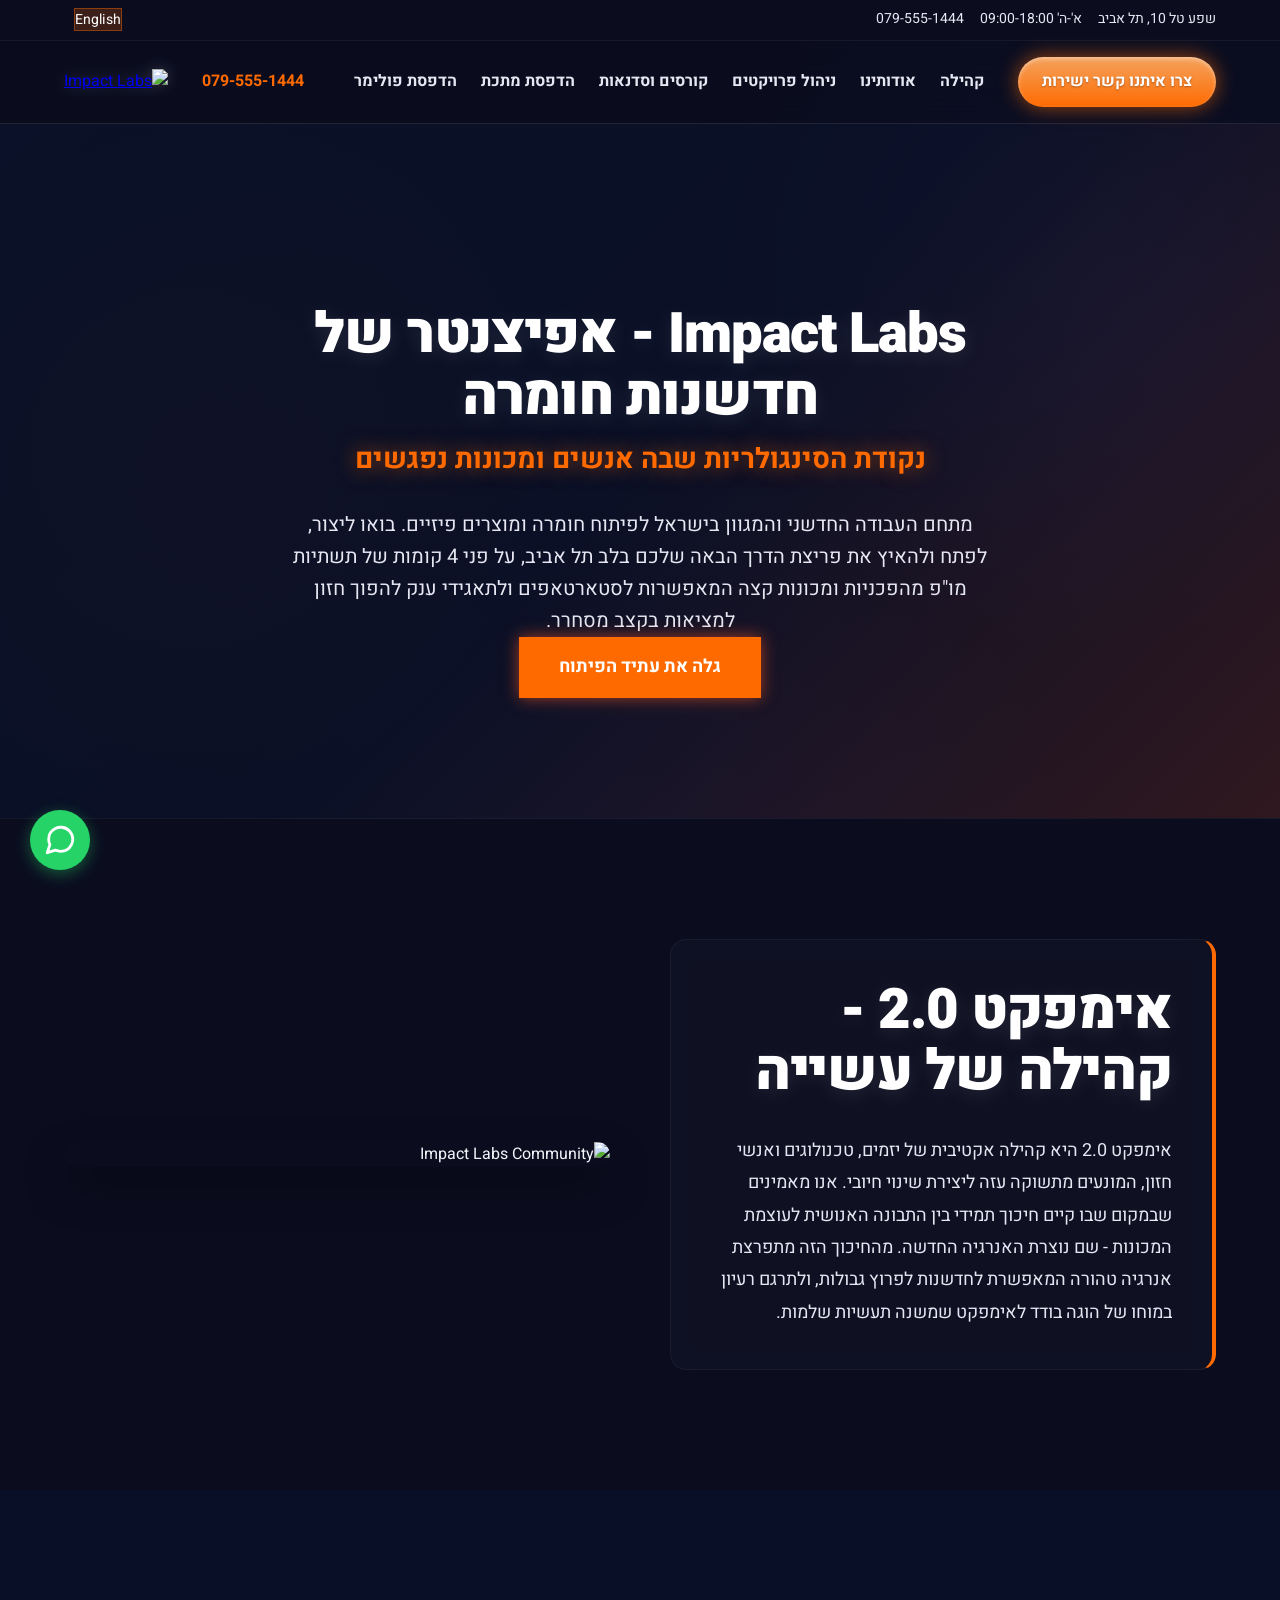
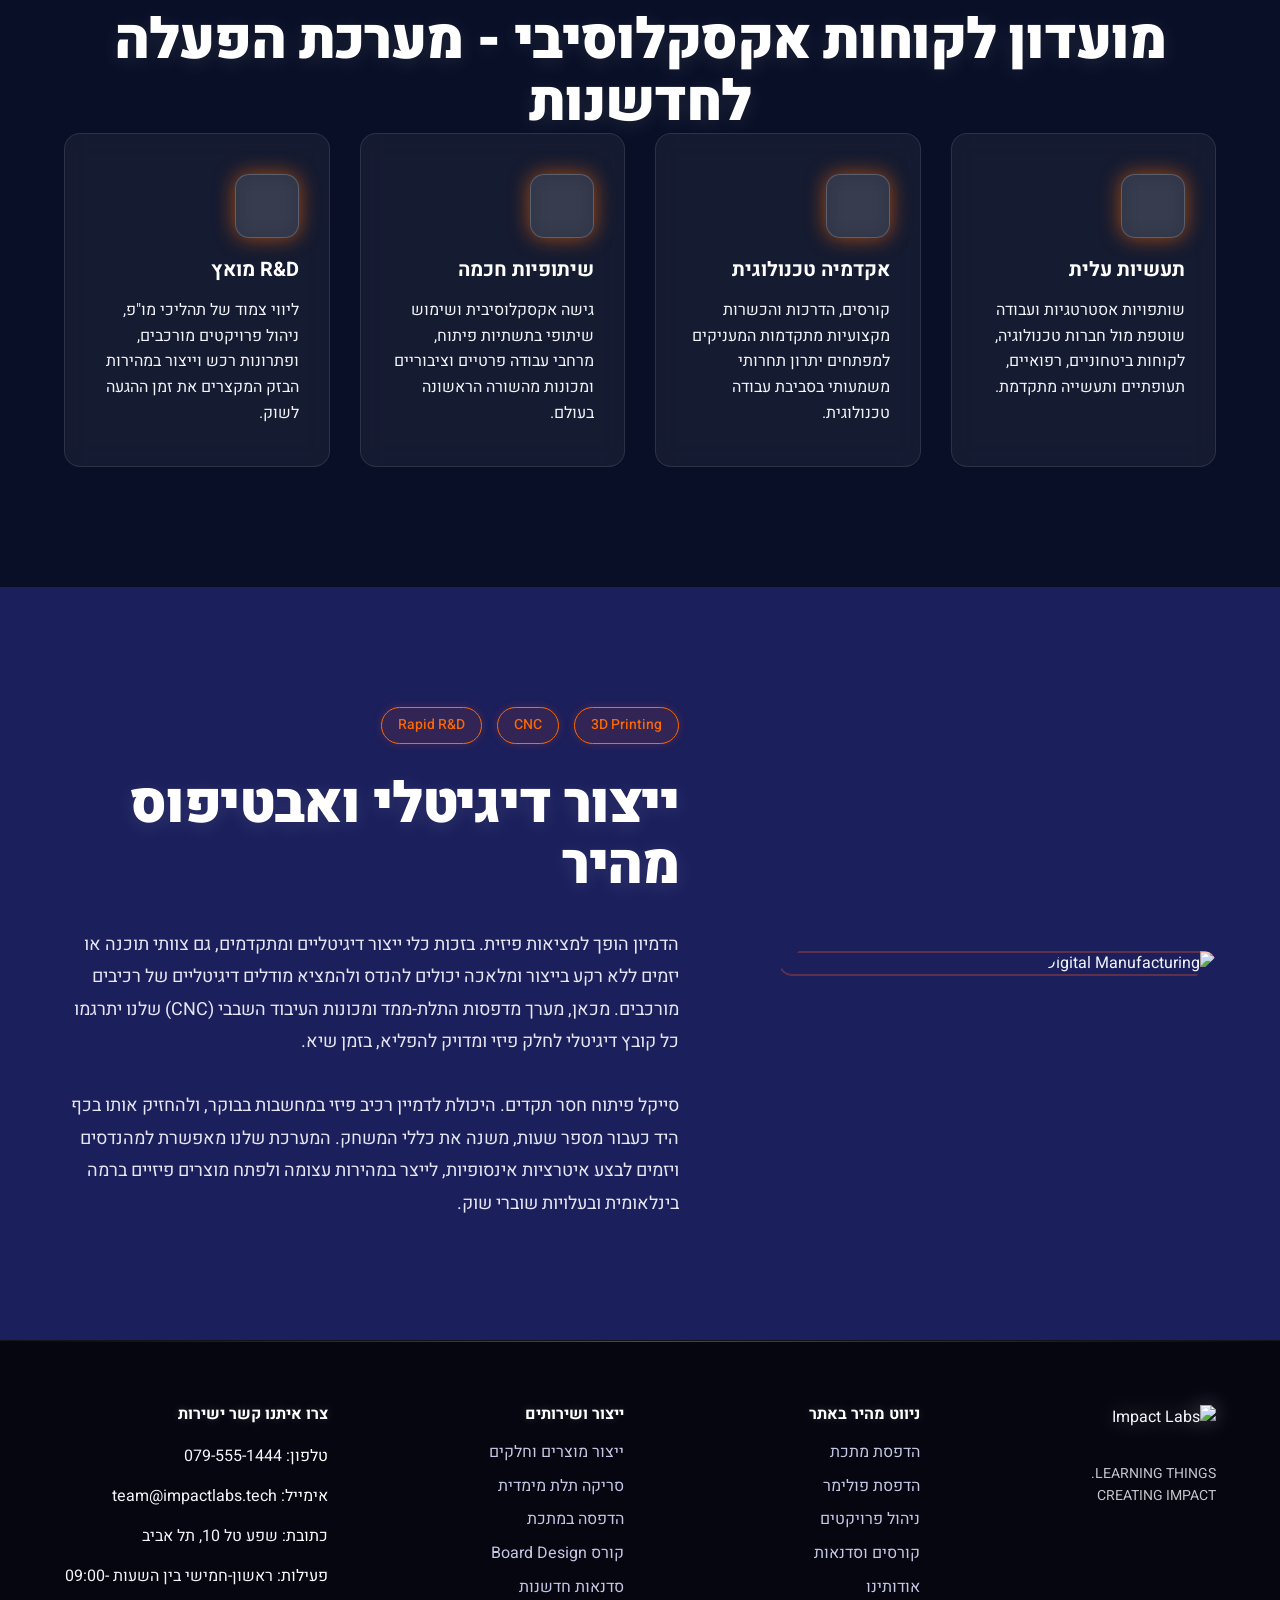
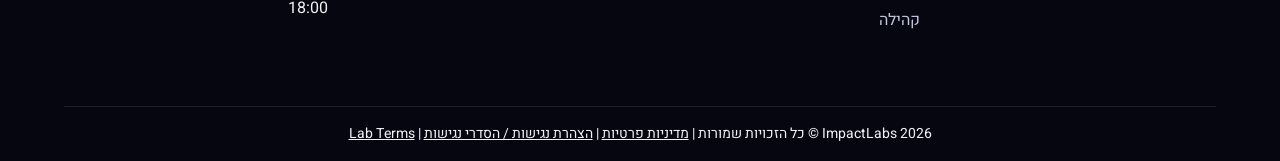
==== commit d1f8e3a2: "Add index, about, and metal printing pages" ====
--- a/about.html
+++ b/about.html
@@ -34,7 +34,7 @@
         max-width: 800px;
         margin: 0 auto;
         text-align: center;
-      }
+        }
       .btn-neon-orange {
         background: var(--orange-500);
         color: #fff;
@@ -212,9 +212,10 @@
         <nav class="nav-links reveal" id="nav-links">
           <a href="index.html#community">קהילה</a>
           <a href="about.html" class="active">אודותינו</a>
-          <a href="index.html#innovation">מרכז חדשנות</a>
-          <a href="index.html#knowledge">מרכז ידע</a>
-          <a href="index.html#services">ייצור</a>
+          <a href="project_management.html">ניהול פרויקטים</a>
+          <a href="courses.html">קורסים וסדנאות</a>
+          <a href="metal_printing.html">הדפסת מתכת</a>
+          <a href="polymer_printing.html">הדפסת פולימר</a>
           <a href="tel:0795551444" class="nav-phone" style="display: flex; align-items: center; gap: 8px; color: var(--orange-500);"><i data-lucide="phone" style="width:18px;height:18px;"></i> 079-555-1444</a>
         </nav>
 
@@ -324,9 +325,10 @@
           <div>
             <h4 class="footer-title">ניווט מהיר באתר</h4>
             <ul class="footer-links">
-              <li><a href="index.html#services">ייצור</a></li>
-              <li><a href="index.html#knowledge">מרכז הידע</a></li>
-              <li><a href="index.html#innovation">מרכז חדשנות</a></li>
+              <li><a href="metal_printing.html">הדפסת מתכת</a></li>
+              <li><a href="polymer_printing.html">הדפסת פולימר</a></li>
+              <li><a href="project_management.html">ניהול פרויקטים</a></li>
+              <li><a href="courses.html">קורסים וסדנאות</a></li>
               <li><a href="about.html">אודותינו</a></li>
               <li><a href="index.html#community">קהילה</a></li>
             </ul>
@@ -334,11 +336,11 @@
           <div>
             <h4 class="footer-title">ייצור ושירותים</h4>
             <ul class="footer-links">
-              <li><a href="#">ייצור מוצרים וחלקים</a></li>
-              <li><a href="#">סריקה תלת מימדית</a></li>
-              <li><a href="#">הדפסה במתכת</a></li>
-              <li><a href="#">קורס Board Design</a></li>
-              <li><a href="#">סדנאות חדשנות</a></li>
+              <li><a href="polymer_printing.html">ייצור מוצרים וחלקים</a></li>
+              <li><a href="polymer_printing.html">סריקה תלת מימדית</a></li>
+              <li><a href="metal_printing.html">הדפסה במתכת</a></li>
+              <li><a href="courses.html">קורס Board Design</a></li>
+              <li><a href="courses.html">סדנאות חדשנות</a></li>
             </ul>
           </div>
           <div>
